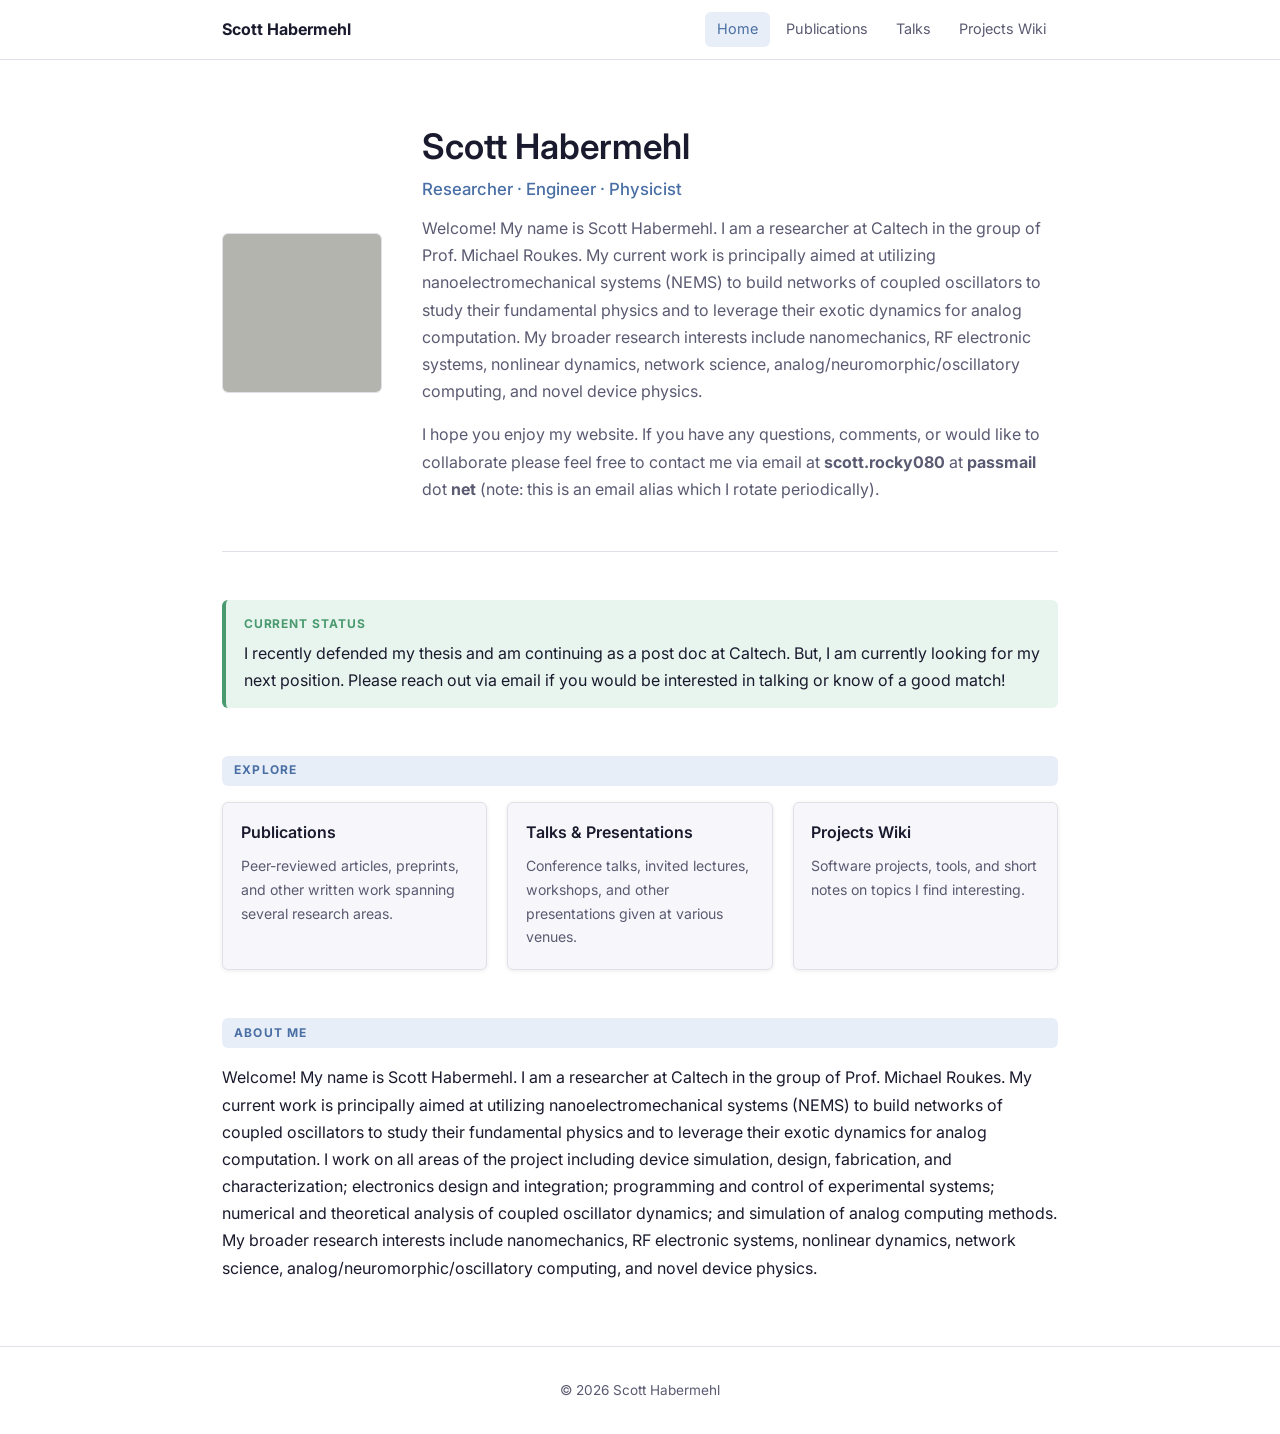
==== index.html @ d9dc975e "initial" ====
<!DOCTYPE html>
<html lang="en">
<head>
  <meta charset="UTF-8">
  <meta name="viewport" content="width=device-width, initial-scale=1.0">
  <title>Scott Habermehl</title>
  <link rel="preconnect" href="https://fonts.googleapis.com">
  <link rel="preconnect" href="https://fonts.gstatic.com" crossorigin>
  <link href="https://fonts.googleapis.com/css2?family=Inter:wght@400;500;600;700&display=swap" rel="stylesheet">
  <link rel="stylesheet" href="css/style.css">
</head>
<body>

  <!-- Navigation -->
  <nav id="main-nav">
    <div class="nav-inner">
      <a href="index.html" class="nav-brand">Scott Habermehl</a>
      <button class="nav-toggle" aria-label="Toggle navigation" onclick="document.getElementById('main-nav').classList.toggle('nav-open')">
        <span></span><span></span><span></span>
      </button>
      <ul class="nav-links">
        <li><a href="index.html" class="active">Home</a></li>
        <li><a href="publications.html">Publications</a></li>
        <li><a href="talks.html">Talks</a></li>
        <li><a href="wiki/index.html">Projects Wiki</a></li>
      </ul>
    </div>
  </nav>

  <!-- Hero -->
  <div class="container">
    <div class="hero">
      <img src="assets/placeholder_profile.png" alt="Profile photo" class="hero-photo">
      <div class="hero-text">
        <h1>Scott Habermehl</h1>
        <p class="hero-tagline">Researcher · Engineer · Physicist</p>
        <p class="hero-bio">
          Welcome! My name is Scott Habermehl. I am a researcher at Caltech in the group of Prof. Michael Roukes. 
          My current work is principally aimed at utilizing nanoelectromechanical systems (NEMS) to build networks of coupled 
          oscillators to study their fundamental physics and to leverage their exotic dynamics for analog computation. My 
          broader research interests include nanomechanics, RF electronic systems, nonlinear dynamics, network science, 
          analog/neuromorphic/oscillatory computing, and novel device physics. 
        </p>
        <p class="hero-bio">
          I hope you enjoy my website. If you have any questions, comments, or would like to collaborate please
          feel free to contact me via email at <strong>scott.rocky080</strong> at <strong>passmail</strong> dot <strong>net</strong> (note: this is an email alias 
          which I rotate periodically). 
        </p>
      </div>
    </div>

    <!-- Current Status -->
    <section>
      <div class="status-block">
        <span class="status-label">Current Status</span>
        <p class="status-text">I recently defended my thesis and am continuing as a post doc at Caltech. But, I am currently looking for my next position. Please reach out via email if you would be interested in talking or know of a good match!</p>
      </div>
    </section>

    <!-- Explore -->
    <section>
      <p class="section-title">Explore</p>
      <div class="card-grid">

        <a href="publications.html" class="card" style="text-decoration:none; color:inherit;">
          <div class="card-body">
            <div class="card-title">Publications</div>
            <p class="card-desc">
              Peer-reviewed articles, preprints, and other written work spanning
              several research areas.
            </p>
          </div>
        </a>

        <a href="talks.html" class="card" style="text-decoration:none; color:inherit;">
          <div class="card-body">
            <div class="card-title">Talks &amp; Presentations</div>
            <p class="card-desc">
              Conference talks, invited lectures, workshops, and other presentations
              given at various venues.
            </p>
          </div>
        </a>

        <a href="wiki/index.html" class="card" style="text-decoration:none; color:inherit;">
          <div class="card-body">
            <div class="card-title">Projects Wiki</div>
            <p class="card-desc">
              Software projects, tools, and short notes on topics I find interesting.
            </p>
          </div>
        </a>

      </div>
    </section>

    <!-- About Me -->
    <section>
      <p class="section-title">About Me</p>
      <p>Welcome! My name is Scott Habermehl. I am a researcher at Caltech in the group of Prof. Michael Roukes. 
          My current work is principally aimed at utilizing nanoelectromechanical systems (NEMS) to build networks of coupled 
          oscillators to study their fundamental physics and to leverage their exotic dynamics for analog computation. I work
          on all areas of the project including device simulation, design, fabrication, and characterization; electronics design and integration;
          programming and control of experimental systems; numerical and theoretical analysis of coupled oscillator dynamics; and simulation of analog
          computing methods. My broader research interests include nanomechanics, RF electronic systems, nonlinear dynamics, network science, 
          analog/neuromorphic/oscillatory computing, and novel device physics. 
      </p>
    </section>
  </div>

  <footer>
    <div class="container">
      &copy; 2026 Scott Habermehl
    </div>
  </footer>

</body>
</html>
---- css/style.css ----
/* ============================================================
   Personal Website — Shared Stylesheet
   ============================================================ */

/* --- Variables -------------------------------------------- */
:root {
  --color-bg:         #ffffff;
  --color-text:       #1a1a2e;
  --color-text-muted: #5a5a72;
  --color-accent:     #4a6fa5;
  --color-accent-hover: #3a5a8f;
  --color-border:     #e0e0e8;
  --color-card-bg:    #f7f7fb;
  --color-tag-bg:     #e8eef7;
  --color-tag-text:   #4a6fa5;

  --font-body: 'Inter', system-ui, -apple-system, sans-serif;
  --font-mono: 'JetBrains Mono', 'Fira Code', monospace;

  --container-width: 900px;
  --container-pad:   2rem;
  --nav-height:      60px;

  --radius:   6px;
  --shadow:   0 1px 4px rgba(0,0,0,0.08);
}

/* --- Reset ------------------------------------------------ */
*, *::before, *::after { box-sizing: border-box; margin: 0; padding: 0; }

html { scroll-behavior: smooth; }

body {
  font-family: var(--font-body);
  font-size: 1rem;
  line-height: 1.7;
  color: var(--color-text);
  background: var(--color-bg);
}

img { display: block; max-width: 100%; height: auto; }
a { color: var(--color-accent); text-decoration: none; }
a:hover { color: var(--color-accent-hover); text-decoration: underline; }

h1, h2, h3, h4 { line-height: 1.3; font-weight: 600; }
h1 { font-size: clamp(1.6rem, 4vw, 2.2rem); }
h2 { font-size: clamp(1.2rem, 3vw, 1.6rem); margin-bottom: 1rem; }
h3 { font-size: 1.1rem; }

p { margin-bottom: 1em; }
p:last-child { margin-bottom: 0; }

/* --- Container -------------------------------------------- */
.container {
  max-width: var(--container-width);
  margin: 0 auto;
  padding: 0 var(--container-pad);
}

/* --- Navigation ------------------------------------------- */
nav {
  position: sticky;
  top: 0;
  z-index: 100;
  background: var(--color-bg);
  border-bottom: 1px solid var(--color-border);
  height: var(--nav-height);
}

.nav-inner {
  max-width: var(--container-width);
  margin: 0 auto;
  padding: 0 var(--container-pad);
  height: 100%;
  display: flex;
  align-items: center;
  justify-content: space-between;
  gap: 1rem;
}

.nav-brand {
  font-weight: 700;
  font-size: 1rem;
  color: var(--color-text);
  white-space: nowrap;
}
.nav-brand:hover { text-decoration: none; color: var(--color-accent); }

.nav-links {
  list-style: none;
  display: flex;
  gap: 0.25rem;
  align-items: center;
}

.nav-links a {
  display: block;
  padding: 0.35rem 0.75rem;
  border-radius: var(--radius);
  font-size: 0.9rem;
  color: var(--color-text-muted);
  transition: color 0.15s, background 0.15s;
}
.nav-links a:hover,
.nav-links a.active {
  color: var(--color-accent);
  background: var(--color-tag-bg);
  text-decoration: none;
}

/* Hamburger button (mobile) */
.nav-toggle {
  display: none;
  flex-direction: column;
  gap: 5px;
  background: none;
  border: none;
  cursor: pointer;
  padding: 4px;
}
.nav-toggle span {
  display: block;
  width: 22px;
  height: 2px;
  background: var(--color-text);
  border-radius: 2px;
  transition: all 0.2s;
}

/* Mobile nav open state */
.nav-open .nav-links {
  display: flex;
  flex-direction: column;
  align-items: flex-start;
  gap: 0;
  position: absolute;
  top: var(--nav-height);
  left: 0;
  right: 0;
  background: var(--color-bg);
  border-bottom: 1px solid var(--color-border);
  padding: 0.5rem 0;
  box-shadow: 0 4px 12px rgba(0,0,0,0.08);
}
.nav-open .nav-links a {
  width: 100%;
  padding: 0.75rem var(--container-pad);
  border-radius: 0;
  font-size: 1rem;
}

/* --- Page header ------------------------------------------ */
.page-header {
  padding: 3rem 0 2rem;
  border-bottom: 1px solid var(--color-border);
  margin-bottom: 2.5rem;
}
.page-header p {
  color: var(--color-text-muted);
  font-size: 1.05rem;
}

/* --- Section ---------------------------------------------- */
section { margin-bottom: 3rem; }

.section-title {
  display: block;
  font-size: 0.75rem;
  font-weight: 700;
  text-transform: uppercase;
  letter-spacing: 0.1em;
  color: var(--color-accent);
  background: var(--color-tag-bg);
  padding: 0.3rem 0.75rem;
  border-radius: var(--radius);
  margin-bottom: 1rem;
}

/* --- Card grid -------------------------------------------- */
.card-grid {
  display: grid;
  grid-template-columns: repeat(auto-fill, minmax(260px, 1fr));
  gap: 1.25rem;
}

.card {
  background: var(--color-card-bg);
  border: 1px solid var(--color-border);
  border-radius: var(--radius);
  overflow: hidden;
  box-shadow: var(--shadow);
  display: flex;
  flex-direction: column;
  transition: box-shadow 0.15s, transform 0.15s;
}
.card:hover {
  box-shadow: 0 4px 16px rgba(74,111,165,0.12);
  transform: translateY(-2px);
}

.card-img {
  width: 100%;
  aspect-ratio: 3/2;
  object-fit: cover;
}

.card-body {
  padding: 1rem 1.1rem 1.25rem;
  flex: 1;
  display: flex;
  flex-direction: column;
  gap: 0.5rem;
}

.card-title { font-size: 1rem; font-weight: 600; }
.card-desc  { font-size: 0.88rem; color: var(--color-text-muted); flex: 1; }

/* --- Tags ------------------------------------------------- */
.tags {
  display: flex;
  flex-wrap: wrap;
  gap: 0.4rem;
}
.tag {
  font-size: 0.75rem;
  font-weight: 500;
  background: var(--color-tag-bg);
  color: var(--color-tag-text);
  padding: 0.2rem 0.6rem;
  border-radius: 999px;
}

/* --- Link row (PDF, DOI, GitHub, etc.) -------------------- */
.link-row {
  display: flex;
  flex-wrap: wrap;
  gap: 0.5rem;
  margin-top: 0.25rem;
}
.link-row a {
  font-size: 0.8rem;
  font-weight: 500;
  padding: 0.2rem 0.65rem;
  border: 1px solid var(--color-accent);
  border-radius: 999px;
  color: var(--color-accent);
  transition: background 0.15s, color 0.15s;
}
.link-row a:hover {
  background: var(--color-accent);
  color: #fff;
  text-decoration: none;
}

/* --- Publications list ------------------------------------ */
.pub-list { list-style: none; }
.pub-item {
  padding: 1.1rem 0;
  border-bottom: 1px solid var(--color-border);
}
.pub-item:last-child { border-bottom: none; }
.pub-authors { font-size: 0.88rem; color: var(--color-text-muted); }
.pub-title   { font-weight: 600; font-size: 1rem; margin: 0.15rem 0; }
.pub-venue   { font-size: 0.88rem; color: var(--color-text-muted); font-style: italic; }

/* --- Talks list ------------------------------------------- */
.talk-list { list-style: none; }
.talk-item {
  padding: 1.1rem 0;
  border-bottom: 1px solid var(--color-border);
}
.talk-item:last-child { border-bottom: none; }
.talk-title    { font-weight: 600; font-size: 1rem; }
.talk-authors  { font-size: 0.88rem; color: var(--color-text-muted); margin-top: 0.1rem; }
.talk-venue    { font-size: 0.88rem; color: var(--color-text-muted); font-style: italic; margin-top: 0.1rem; }
.talk-abstract { font-size: 0.9rem; color: var(--color-text-muted); margin-top: 0.35rem; }

/* --- Hero (landing page) ---------------------------------- */
.hero {
  padding: 4rem 0 3rem;
  display: flex;
  align-items: center;
  gap: 2.5rem;
  border-bottom: 1px solid var(--color-border);
  margin-bottom: 3rem;
}

.hero-photo {
  width: 160px;
  height: 160px;
  object-fit: cover;
  border-radius: var(--radius);
  flex-shrink: 0;
  border: 1px solid var(--color-border);
}

.hero-text h1 { margin-bottom: 0.3rem; }
.hero-tagline {
  font-size: 1.05rem;
  color: var(--color-accent);
  font-weight: 500;
  margin-bottom: 0.75rem;
}
.hero-bio { color: var(--color-text-muted); }

/* --- Wiki layout ------------------------------------------ */
.wiki-layout {
  display: grid;
  grid-template-columns: 1fr 220px;
  gap: 3rem;
  align-items: start;
  padding: 2.5rem 0 3rem;
}

.wiki-toc {
  position: sticky;
  top: calc(var(--nav-height) + 1.5rem);
  font-size: 0.85rem;
}
.wiki-toc h4 {
  font-size: 0.75rem;
  font-weight: 700;
  text-transform: uppercase;
  letter-spacing: 0.08em;
  color: var(--color-text-muted);
  margin-bottom: 0.6rem;
}
.wiki-toc ol {
  padding-left: 1.1rem;
  color: var(--color-text-muted);
  line-height: 2;
}
.wiki-toc a { color: var(--color-text-muted); }
.wiki-toc a:hover { color: var(--color-accent); text-decoration: none; }

.wiki-content h2 { margin-top: 2rem; margin-bottom: 0.75rem; }
.wiki-content h3 { margin-top: 1.5rem; margin-bottom: 0.5rem; }
.wiki-content img { border-radius: var(--radius); margin: 1.5rem 0; border: 1px solid var(--color-border); }

.wiki-meta {
  font-size: 0.85rem;
  color: var(--color-text-muted);
  margin-bottom: 2rem;
  padding-bottom: 1rem;
  border-bottom: 1px solid var(--color-border);
}

.back-link {
  display: inline-flex;
  align-items: center;
  gap: 0.3rem;
  font-size: 0.88rem;
  color: var(--color-text-muted);
  margin-bottom: 1.5rem;
}
.back-link:hover { color: var(--color-accent); text-decoration: none; }

/* --- Overview link box ------------------------------------ */
.overview-link-box {
  margin-bottom: 2rem;
  font-size: 0.95rem;
}

/* --- Status block (landing page) -------------------------- */
.status-block {
  background: #e8f5ee;
  border-left: 4px solid #4a9a6f;
  border-radius: var(--radius);
  padding: 0.85rem 1.1rem;
  margin-bottom: 0.5rem;
}
.status-label {
  display: block;
  font-size: 0.75rem;
  font-weight: 700;
  text-transform: uppercase;
  letter-spacing: 0.08em;
  color: #4a9a6f;
  margin-bottom: 0.35rem;
}
.status-text { margin: 0; }

/* --- Announcements (landing page) ------------------------- */
.announcement {
  border-left: 3px solid var(--color-accent);
  padding: 0.6rem 0 0.6rem 1.1rem;
  margin-bottom: 1.25rem;
}

.announcement-header {
  display: flex;
  align-items: baseline;
  gap: 0.75rem;
  flex-wrap: wrap;
  margin-bottom: 0.3rem;
}
.announcement-title { font-weight: 600; font-size: 1rem; }
.announcement-date  { font-size: 0.85rem; color: var(--color-text-muted); }

/* --- Updates (landing page) ------------------------------- */
.update-item {
  padding: 1.1rem 0;
  border-bottom: 1px solid var(--color-border);
}
.update-item:last-child { border-bottom: none; }

.update-header {
  display: flex;
  align-items: baseline;
  gap: 0.75rem;
  margin-bottom: 0.4rem;
  flex-wrap: wrap;
}
.update-title { font-weight: 600; font-size: 1rem; }
.update-date  { font-size: 0.85rem; color: var(--color-text-muted); }

/* --- Footer ----------------------------------------------- */
footer {
  margin-top: 4rem;
  padding: 2rem 0;
  border-top: 1px solid var(--color-border);
  text-align: center;
  font-size: 0.85rem;
  color: var(--color-text-muted);
}

/* --- Responsive ------------------------------------------- */
@media (max-width: 768px) {
  :root { --container-pad: 1.25rem; }

  /* Nav */
  .nav-toggle { display: flex; }
  .nav-links   { display: none; }
  nav { position: relative; }

  /* Hero */
  .hero {
    flex-direction: column;
    align-items: flex-start;
    gap: 1.5rem;
    padding: 2.5rem 0 2rem;
  }
  .hero-photo { width: 120px; height: 120px; }

  /* Wiki */
  .wiki-layout {
    grid-template-columns: 1fr;
  }
  .wiki-toc { display: none; }

  /* Cards */
  .card-grid { grid-template-columns: 1fr; }
}
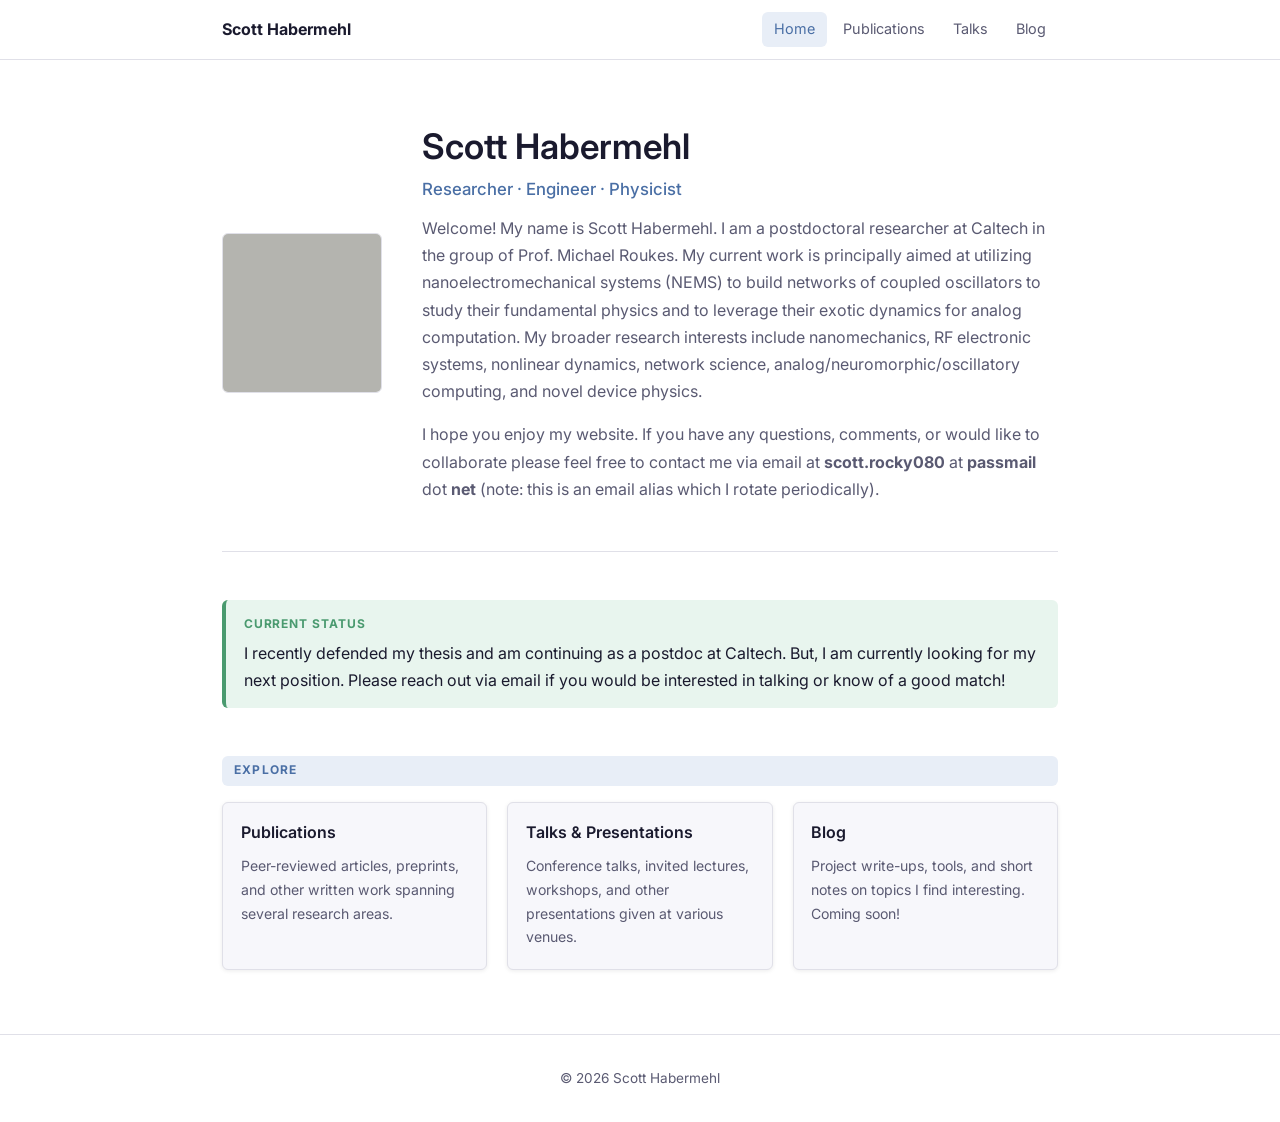
==== commit d9fd6f23: "stuff" ====
--- a/index.html
+++ b/index.html
@@ -22,7 +22,7 @@
         <li><a href="index.html" class="active">Home</a></li>
         <li><a href="publications.html">Publications</a></li>
         <li><a href="talks.html">Talks</a></li>
-        <li><a href="wiki/index.html">Projects Wiki</a></li>
+        <li><a href="blog/index.html">Blog</a></li>
       </ul>
     </div>
   </nav>
@@ -35,7 +35,7 @@
         <h1>Scott Habermehl</h1>
         <p class="hero-tagline">Researcher · Engineer · Physicist</p>
         <p class="hero-bio">
-          Welcome! My name is Scott Habermehl. I am a researcher at Caltech in the group of Prof. Michael Roukes. 
+          Welcome! My name is Scott Habermehl. I am a postdoctoral researcher at Caltech in the group of Prof. Michael Roukes. 
           My current work is principally aimed at utilizing nanoelectromechanical systems (NEMS) to build networks of coupled 
           oscillators to study their fundamental physics and to leverage their exotic dynamics for analog computation. My 
           broader research interests include nanomechanics, RF electronic systems, nonlinear dynamics, network science, 
@@ -53,7 +53,7 @@
     <section>
       <div class="status-block">
         <span class="status-label">Current Status</span>
-        <p class="status-text">I recently defended my thesis and am continuing as a post doc at Caltech. But, I am currently looking for my next position. Please reach out via email if you would be interested in talking or know of a good match!</p>
+        <p class="status-text">I recently defended my thesis and am continuing as a postdoc at Caltech. But, I am currently looking for my next position. Please reach out via email if you would be interested in talking or know of a good match!</p>
       </div>
     </section>
 
@@ -82,11 +82,12 @@
           </div>
         </a>
 
-        <a href="wiki/index.html" class="card" style="text-decoration:none; color:inherit;">
+        <a href="blog/index.html" class="card" style="text-decoration:none; color:inherit;">
           <div class="card-body">
-            <div class="card-title">Projects Wiki</div>
+            <div class="card-title">Blog</div>
             <p class="card-desc">
-              Software projects, tools, and short notes on topics I find interesting.
+              Project write-ups, tools, and short notes on topics I find interesting.
+              Coming soon!
             </p>
           </div>
         </a>
@@ -94,18 +95,6 @@
       </div>
     </section>
 
-    <!-- About Me -->
-    <section>
-      <p class="section-title">About Me</p>
-      <p>Welcome! My name is Scott Habermehl. I am a researcher at Caltech in the group of Prof. Michael Roukes. 
-          My current work is principally aimed at utilizing nanoelectromechanical systems (NEMS) to build networks of coupled 
-          oscillators to study their fundamental physics and to leverage their exotic dynamics for analog computation. I work
-          on all areas of the project including device simulation, design, fabrication, and characterization; electronics design and integration;
-          programming and control of experimental systems; numerical and theoretical analysis of coupled oscillator dynamics; and simulation of analog
-          computing methods. My broader research interests include nanomechanics, RF electronic systems, nonlinear dynamics, network science, 
-          analog/neuromorphic/oscillatory computing, and novel device physics. 
-      </p>
-    </section>
   </div>
 
   <footer>
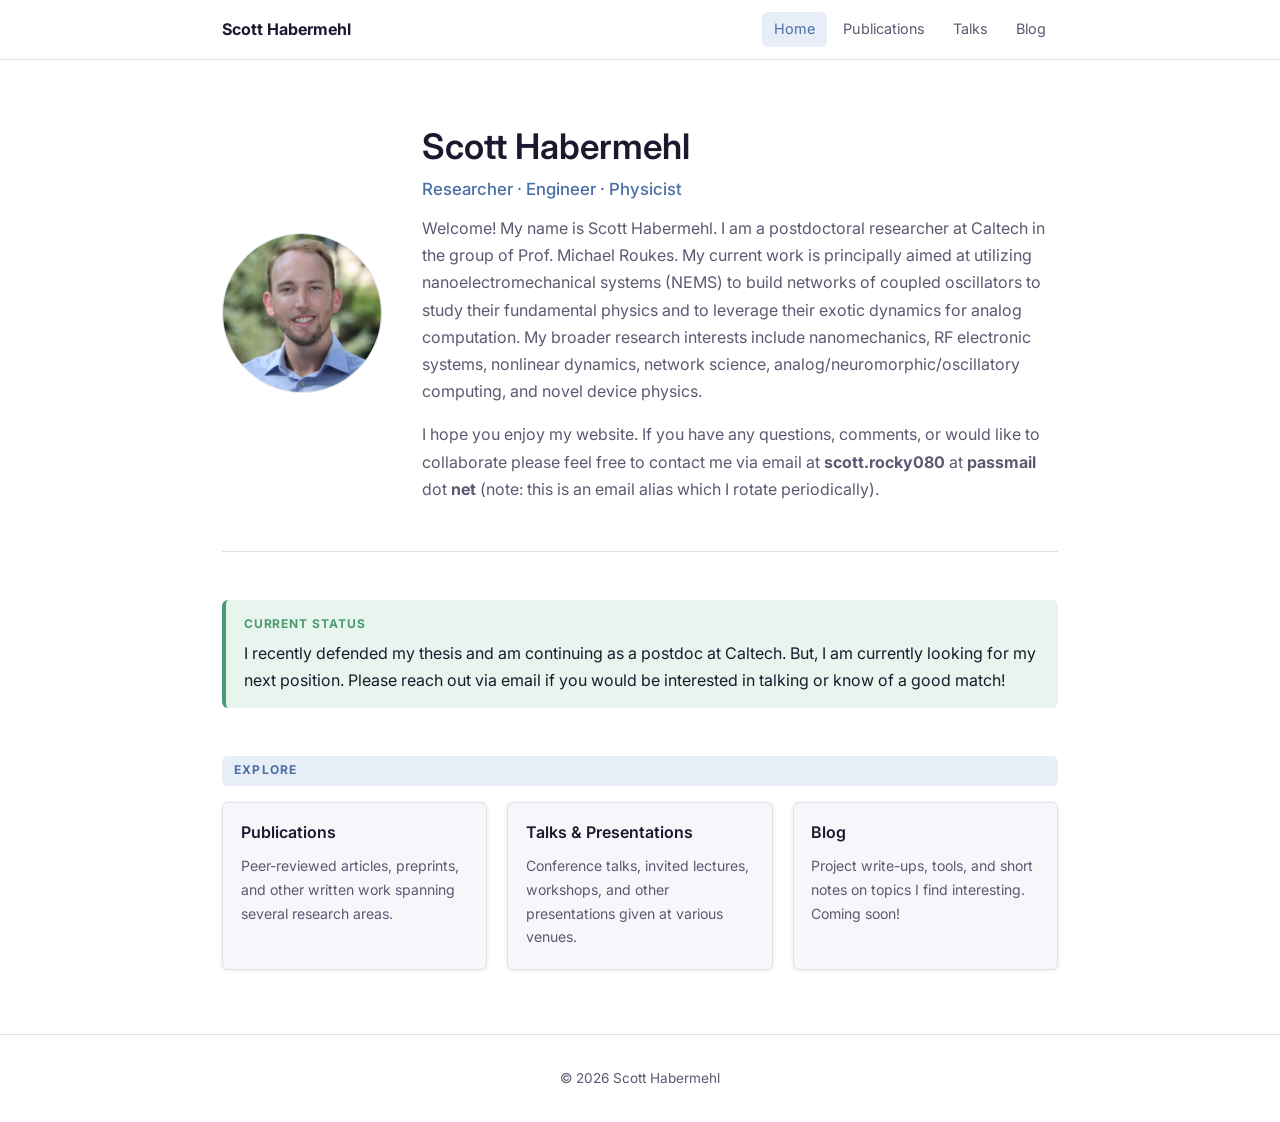
==== commit 3855a84e: "photo" ====
--- a/index.html
+++ b/index.html
@@ -30,7 +30,11 @@
   <!-- Hero -->
   <div class="container">
     <div class="hero">
-      <img src="assets/placeholder_profile.png" alt="Profile photo" class="hero-photo">
+      <!-- Photo crop: --photo-x / --photo-y = focal point (0% = left/top, 100% = right/bottom),
+           --photo-zoom = magnification around that point (1 = no zoom) -->
+      <div class="hero-photo" style="--photo-x: 50%; --photo-y: 35%; --photo-zoom: 1.4;">
+        <img src="assets/profile.jpg" alt="Scott Habermehl">
+      </div>
       <div class="hero-text">
         <h1>Scott Habermehl</h1>
         <p class="hero-tagline">Researcher · Engineer · Physicist</p>
--- a/css/style.css
+++ b/css/style.css
@@ -285,13 +285,25 @@
   margin-bottom: 3rem;
 }
 
+/* Crop is set per-photo via --photo-x, --photo-y, --photo-zoom (see index.html) */
 .hero-photo {
+  --photo-x: 50%;
+  --photo-y: 50%;
+  --photo-zoom: 1;
   width: 160px;
   height: 160px;
-  object-fit: cover;
-  border-radius: var(--radius);
+  border-radius: 50%;
+  overflow: hidden;
   flex-shrink: 0;
   border: 1px solid var(--color-border);
+}
+.hero-photo img {
+  width: 100%;
+  height: 100%;
+  object-fit: cover;
+  object-position: var(--photo-x) var(--photo-y);
+  transform: scale(var(--photo-zoom));
+  transform-origin: var(--photo-x) var(--photo-y);
 }
 
 .hero-text h1 { margin-bottom: 0.3rem; }
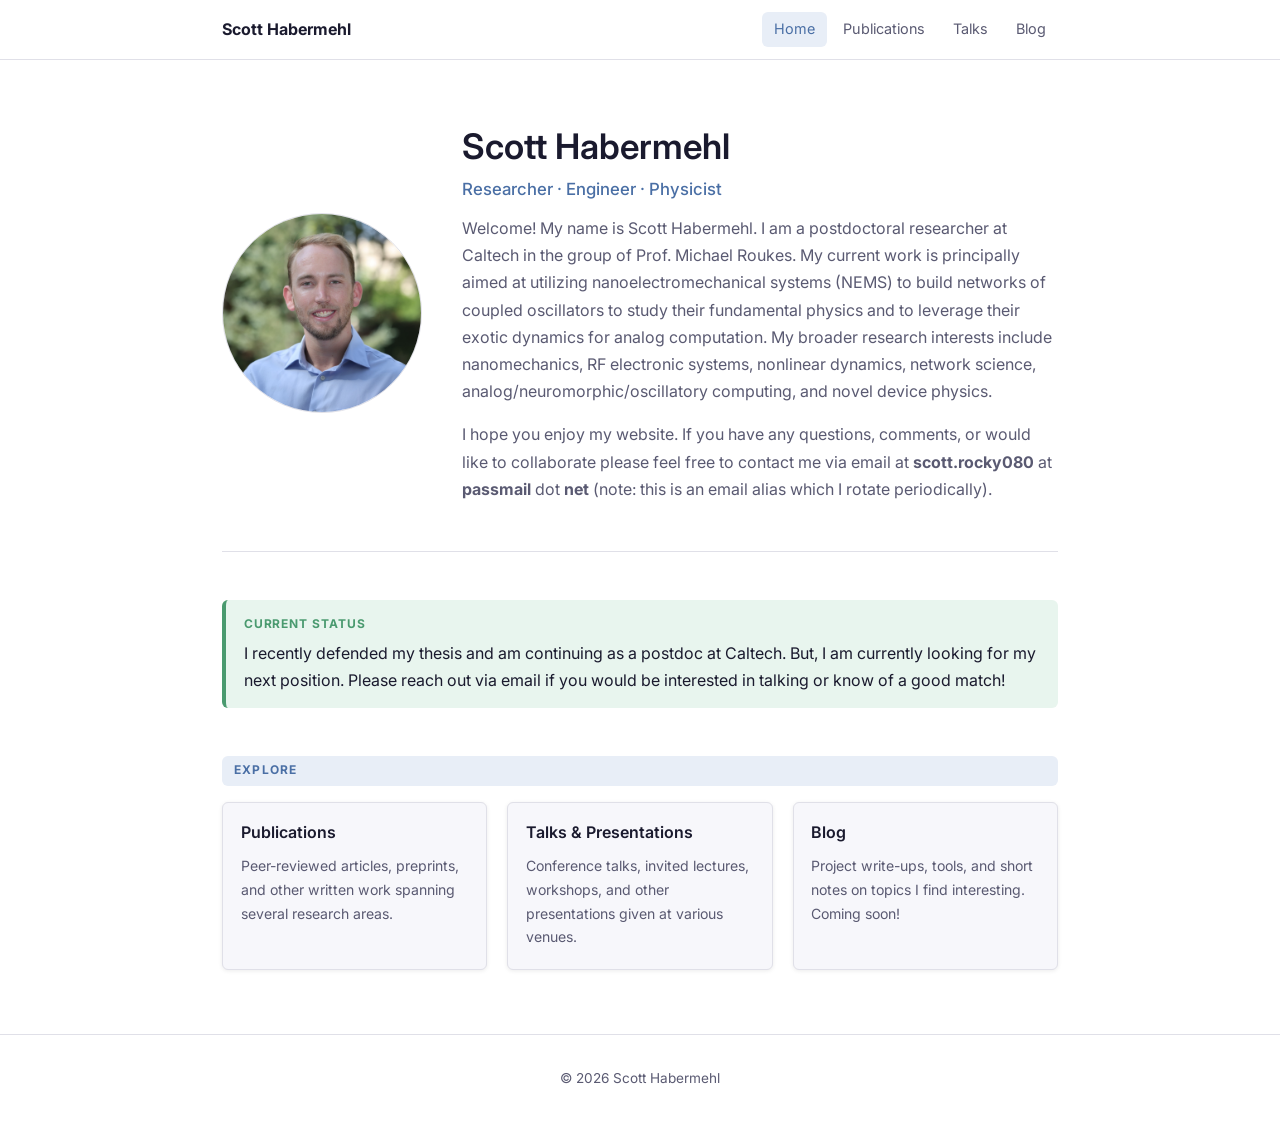
==== commit 95161a39: "photo" ====
--- a/index.html
+++ b/index.html
@@ -32,7 +32,7 @@
     <div class="hero">
       <!-- Photo crop: --photo-x / --photo-y = focal point (0% = left/top, 100% = right/bottom),
            --photo-zoom = magnification around that point (1 = no zoom) -->
-      <div class="hero-photo" style="--photo-x: 50%; --photo-y: 35%; --photo-zoom: 1.4;">
+      <div class="hero-photo" style="--photo-x: 50%; --photo-y: 35%; --photo-zoom: 1.12;">
         <img src="assets/profile.jpg" alt="Scott Habermehl">
       </div>
       <div class="hero-text">
--- a/css/style.css
+++ b/css/style.css
@@ -290,8 +290,8 @@
   --photo-x: 50%;
   --photo-y: 50%;
   --photo-zoom: 1;
-  width: 160px;
-  height: 160px;
+  width: 200px;
+  height: 200px;
   border-radius: 50%;
   overflow: hidden;
   flex-shrink: 0;
@@ -452,7 +452,7 @@
     gap: 1.5rem;
     padding: 2.5rem 0 2rem;
   }
-  .hero-photo { width: 120px; height: 120px; }
+  .hero-photo { width: 150px; height: 150px; }
 
   /* Wiki */
   .wiki-layout {
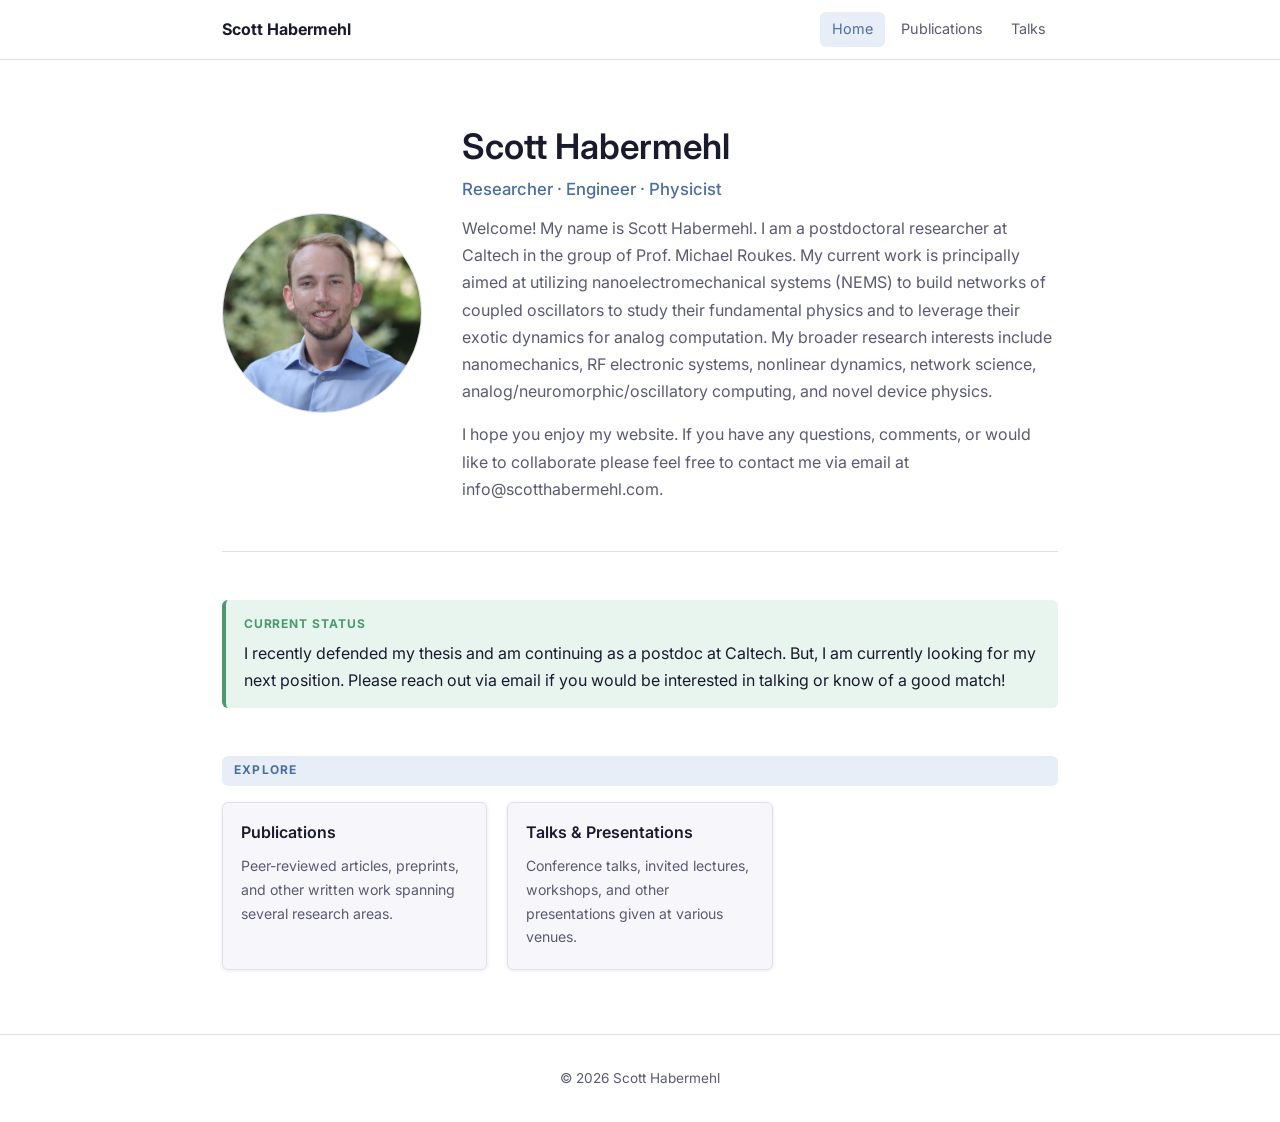
==== commit d2cdc203: "update" ====
--- a/index.html
+++ b/index.html
@@ -22,7 +22,7 @@
         <li><a href="index.html" class="active">Home</a></li>
         <li><a href="publications.html">Publications</a></li>
         <li><a href="talks.html">Talks</a></li>
-        <li><a href="blog/index.html">Blog</a></li>
+        <!-- HIDDEN (blog): <li><a href="blog/index.html">Blog</a></li> -->
       </ul>
     </div>
   </nav>
@@ -47,8 +47,7 @@
         </p>
         <p class="hero-bio">
           I hope you enjoy my website. If you have any questions, comments, or would like to collaborate please
-          feel free to contact me via email at <strong>scott.rocky080</strong> at <strong>passmail</strong> dot <strong>net</strong> (note: this is an email alias 
-          which I rotate periodically). 
+          feel free to contact me via email at info@scotthabermehl.com. 
         </p>
       </div>
     </div>
@@ -86,6 +85,7 @@
           </div>
         </a>
 
+        <!-- HIDDEN (blog):
         <a href="blog/index.html" class="card" style="text-decoration:none; color:inherit;">
           <div class="card-body">
             <div class="card-title">Blog</div>
@@ -95,6 +95,7 @@
             </p>
           </div>
         </a>
+        -->
 
       </div>
     </section>
--- a/css/style.css
+++ b/css/style.css
@@ -337,7 +337,8 @@
   color: var(--color-text-muted);
   margin-bottom: 0.6rem;
 }
-.wiki-toc ol {
+.wiki-toc ol,
+.wiki-toc ul {
   padding-left: 1.1rem;
   color: var(--color-text-muted);
   line-height: 2;
@@ -366,6 +367,47 @@
   margin-bottom: 1.5rem;
 }
 .back-link:hover { color: var(--color-accent); text-decoration: none; }
+
+/* --- Post content built from LaTeX (blog_drafts/build.sh) -- */
+.wiki-content { min-width: 0; }  /* let wide equations/tables scroll instead of widening the page */
+.wiki-content figure { margin: 1.75rem 0; }
+.wiki-content figure img { margin: 0 auto 0.75rem; }
+.wiki-content figcaption,
+.wiki-content caption {
+  font-size: 0.88rem;
+  color: var(--color-text-muted);
+  text-align: center;
+}
+.wiki-content figcaption strong,
+.wiki-content caption strong { color: var(--color-text); }
+
+.table-scroll { overflow-x: auto; margin: 1.75rem 0; }
+.wiki-content table {
+  border-collapse: collapse;
+  margin: 0 auto;
+  font-size: 0.92rem;
+  border-top: 2px solid var(--color-text);
+  border-bottom: 2px solid var(--color-text);
+}
+.wiki-content caption { padding-bottom: 0.5rem; }
+.wiki-content thead th { border-bottom: 1px solid var(--color-text); }
+.wiki-content th,
+.wiki-content td { padding: 0.35rem 0.9rem; }
+
+/* Long display equations scroll sideways instead of overflowing on phones */
+mjx-container[display="true"] {
+  overflow-x: auto;
+  overflow-y: hidden;
+  min-width: 0 !important;  /* MathJax sets an inline min-width on numbered equations */
+}
+
+.wiki-content .footnotes,
+.wiki-content #refs {
+  font-size: 0.88rem;
+  color: var(--color-text-muted);
+}
+.wiki-content .footnotes hr { border: none; border-top: 1px solid var(--color-border); margin: 2rem 0 1rem; }
+.wiki-content .csl-entry { padding-left: 1.5em; text-indent: -1.5em; margin-bottom: 0.5em; }
 
 /* --- Overview link box ------------------------------------ */
 .overview-link-box {
@@ -459,6 +501,7 @@
     grid-template-columns: 1fr;
   }
   .wiki-toc { display: none; }
+  .wiki-content figure img { width: 100% !important; }  /* override LaTeX width= on small screens */
 
   /* Cards */
   .card-grid { grid-template-columns: 1fr; }
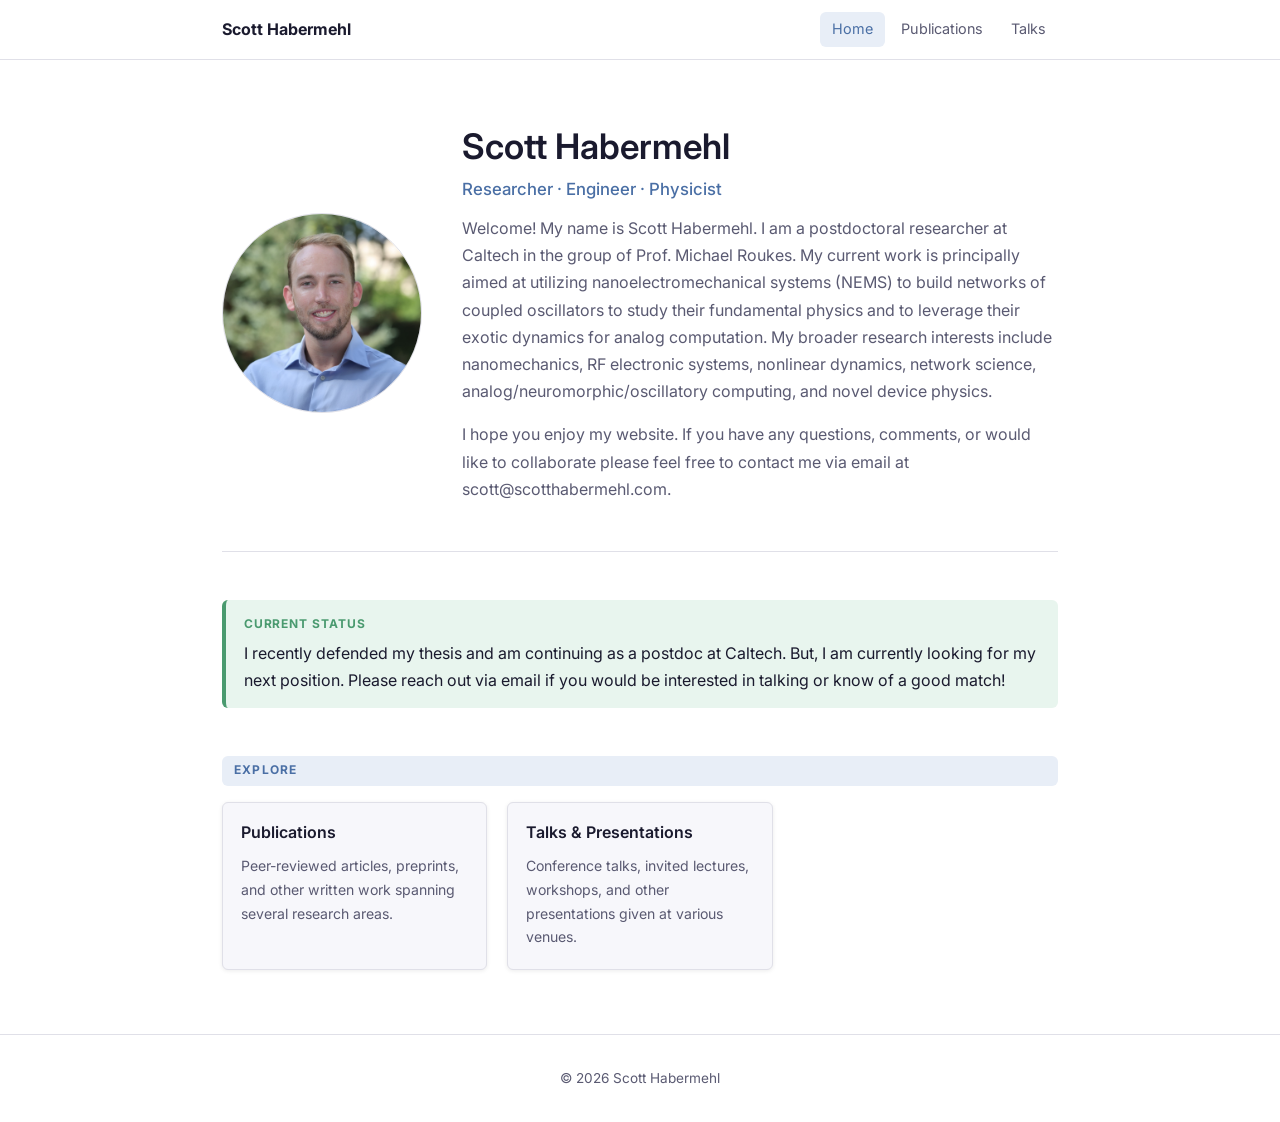
==== commit c52a2e2a: "email update" ====
--- a/index.html
+++ b/index.html
@@ -47,7 +47,7 @@
         </p>
         <p class="hero-bio">
           I hope you enjoy my website. If you have any questions, comments, or would like to collaborate please
-          feel free to contact me via email at info@scotthabermehl.com. 
+          feel free to contact me via email at scott@scotthabermehl.com. 
         </p>
       </div>
     </div>
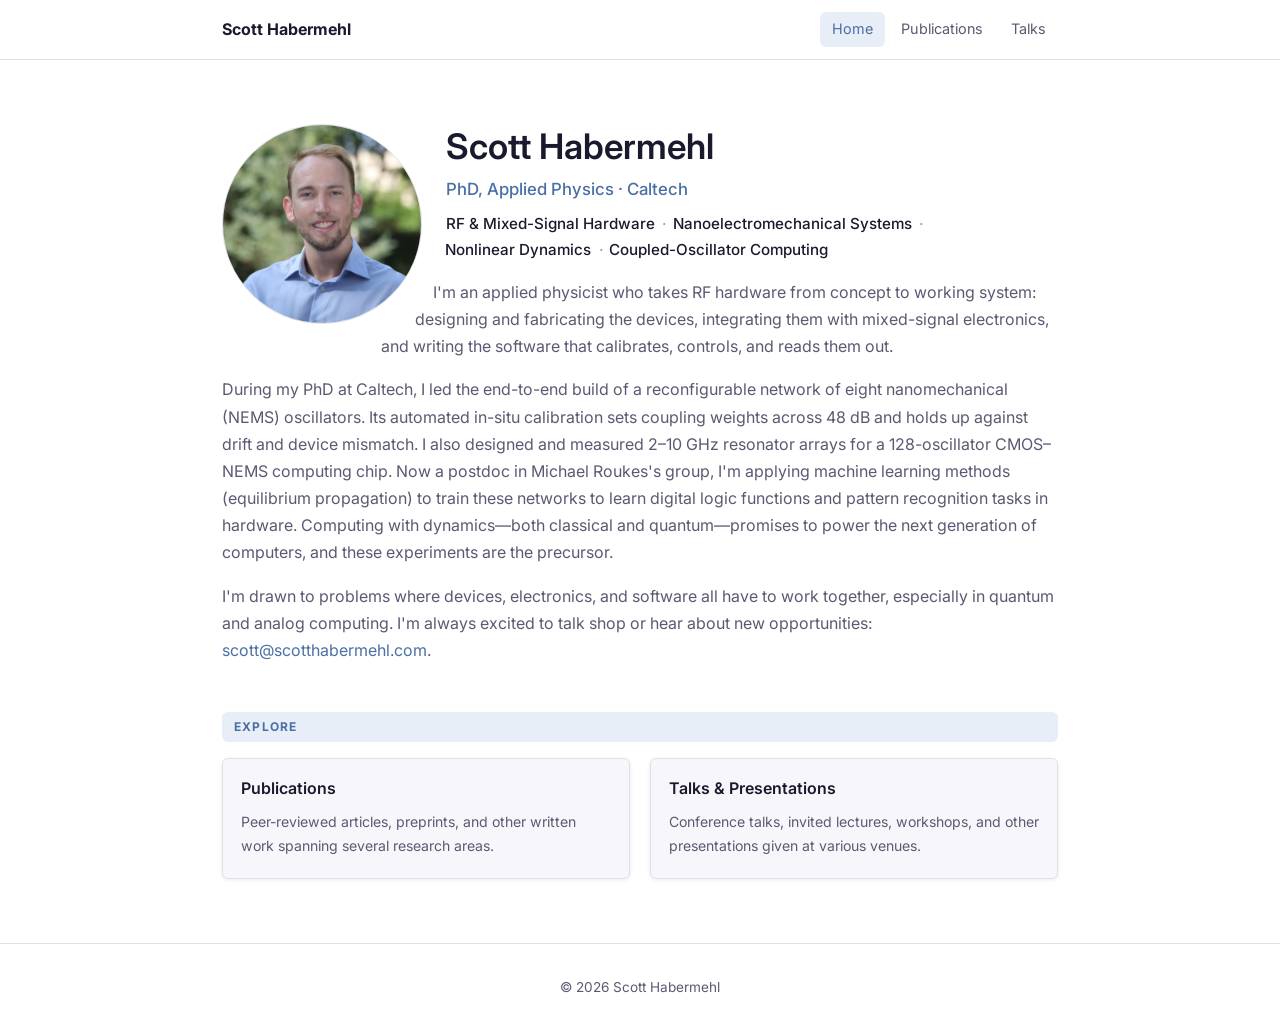
==== commit 268cbe4e: "text update and wrapping" ====
--- a/index.html
+++ b/index.html
@@ -37,28 +37,25 @@
       </div>
       <div class="hero-text">
         <h1>Scott Habermehl</h1>
-        <p class="hero-tagline">Researcher · Engineer · Physicist</p>
-        <p class="hero-bio">
-          Welcome! My name is Scott Habermehl. I am a postdoctoral researcher at Caltech in the group of Prof. Michael Roukes. 
-          My current work is principally aimed at utilizing nanoelectromechanical systems (NEMS) to build networks of coupled 
-          oscillators to study their fundamental physics and to leverage their exotic dynamics for analog computation. My 
-          broader research interests include nanomechanics, RF electronic systems, nonlinear dynamics, network science, 
-          analog/neuromorphic/oscillatory computing, and novel device physics. 
+        <p class="hero-tagline">PhD, Applied Physics · Caltech</p>
+        <p class="hero-tags">
+          <span>RF &amp; Mixed-Signal Hardware</span>
+          <span>Nanoelectromechanical Systems</span>
+          <span>Nonlinear Dynamics</span>
+          <span>Coupled-Oscillator Computing</span>
         </p>
         <p class="hero-bio">
-          I hope you enjoy my website. If you have any questions, comments, or would like to collaborate please
-          feel free to contact me via email at scott@scotthabermehl.com. 
+          I'm an applied physicist who takes RF hardware from concept to working system: designing and fabricating the devices, integrating them with mixed-signal electronics, and writing the software that calibrates, controls, and reads them out.
+        </p>
+        <p class="hero-bio">
+          During my PhD at Caltech, I led the end-to-end build of a reconfigurable network of eight nanomechanical (NEMS) oscillators. Its automated in-situ calibration sets coupling weights across 48&nbsp;dB and holds up against drift and device mismatch. I also designed and measured 2&ndash;10&nbsp;GHz resonator arrays for a 128-oscillator CMOS&ndash;NEMS computing chip. Now a postdoc in Michael Roukes's group, I'm applying machine learning methods (equilibrium propagation) to train these networks to learn digital logic functions and pattern recognition tasks in hardware. Computing with dynamics&mdash;both classical and quantum&mdash;promises to power the next generation of computers, and these experiments are the precursor.
+        </p>
+        <p class="hero-bio">
+          I'm drawn to problems where devices, electronics, and software all have to work together, especially in quantum and analog computing. I'm always excited to talk shop or hear about new opportunities:
+          <a href="mailto:scott@scotthabermehl.com">scott@scotthabermehl.com</a>.
         </p>
       </div>
     </div>
-
-    <!-- Current Status -->
-    <section>
-      <div class="status-block">
-        <span class="status-label">Current Status</span>
-        <p class="status-text">I recently defended my thesis and am continuing as a postdoc at Caltech. But, I am currently looking for my next position. Please reach out via email if you would be interested in talking or know of a good match!</p>
-      </div>
-    </section>
 
     <!-- Explore -->
     <section>
--- a/css/style.css
+++ b/css/style.css
@@ -179,7 +179,7 @@
 /* --- Card grid -------------------------------------------- */
 .card-grid {
   display: grid;
-  grid-template-columns: repeat(auto-fill, minmax(260px, 1fr));
+  grid-template-columns: repeat(auto-fit, minmax(260px, 1fr));  /* cards stretch to fill the row */
   gap: 1.25rem;
 }
 
@@ -277,15 +277,14 @@
 
 /* --- Hero (landing page) ---------------------------------- */
 .hero {
-  padding: 4rem 0 3rem;
-  display: flex;
-  align-items: center;
-  gap: 2.5rem;
-  border-bottom: 1px solid var(--color-border);
+  padding: 4rem 0 0;
+  display: flow-root;  /* contains the floated photo */
   margin-bottom: 3rem;
 }
 
-/* Crop is set per-photo via --photo-x, --photo-y, --photo-zoom (see index.html) */
+/* Crop is set per-photo via --photo-x, --photo-y, --photo-zoom (see index.html).
+   The photo floats left; shape-outside keeps the text beside it flush, then curves
+   it around the photo's lower-right edge so it tucks in underneath. */
 .hero-photo {
   --photo-x: 50%;
   --photo-y: 50%;
@@ -294,7 +293,10 @@
   height: 200px;
   border-radius: 50%;
   overflow: hidden;
-  flex-shrink: 0;
+  float: left;
+  margin: 0 1.75rem 0.75rem 0;
+  shape-outside: inset(0 round 0 0 50% 0) border-box;
+  shape-margin: 1.5rem;
   border: 1px solid var(--color-border);
 }
 .hero-photo img {
@@ -311,7 +313,21 @@
   font-size: 1.05rem;
   color: var(--color-accent);
   font-weight: 500;
-  margin-bottom: 0.75rem;
+  margin-bottom: 0.5rem;
+}
+/* Areas of interest: plain text with dot separators. Each item stays on one line and
+   its dot travels with it, so a wrapped line never starts with a separator. */
+.hero-tags {
+  font-size: 0.95rem;
+  font-weight: 500;
+  color: var(--color-text);
+  margin-bottom: 1rem;
+}
+.hero-tags span { white-space: nowrap; }
+.hero-tags span:not(:last-child)::after {
+  content: "·";
+  margin: 0 0.1rem 0 0.45rem;
+  color: #a0a0b4;
 }
 .hero-bio { color: var(--color-text-muted); }
 
@@ -415,25 +431,6 @@
   font-size: 0.95rem;
 }
 
-/* --- Status block (landing page) -------------------------- */
-.status-block {
-  background: #e8f5ee;
-  border-left: 4px solid #4a9a6f;
-  border-radius: var(--radius);
-  padding: 0.85rem 1.1rem;
-  margin-bottom: 0.5rem;
-}
-.status-label {
-  display: block;
-  font-size: 0.75rem;
-  font-weight: 700;
-  text-transform: uppercase;
-  letter-spacing: 0.08em;
-  color: #4a9a6f;
-  margin-bottom: 0.35rem;
-}
-.status-text { margin: 0; }
-
 /* --- Announcements (landing page) ------------------------- */
 .announcement {
   border-left: 3px solid var(--color-accent);
@@ -488,13 +485,14 @@
   nav { position: relative; }
 
   /* Hero */
-  .hero {
-    flex-direction: column;
-    align-items: flex-start;
-    gap: 1.5rem;
-    padding: 2.5rem 0 2rem;
+  .hero { padding: 2.5rem 0 0; margin-bottom: 2.5rem; }
+  .hero-photo {  /* stack above the text: too narrow to wrap nicely */
+    float: none;
+    width: 150px;
+    height: 150px;
+    margin: 0 0 1.5rem;
+    shape-outside: none;
   }
-  .hero-photo { width: 150px; height: 150px; }
 
   /* Wiki */
   .wiki-layout {
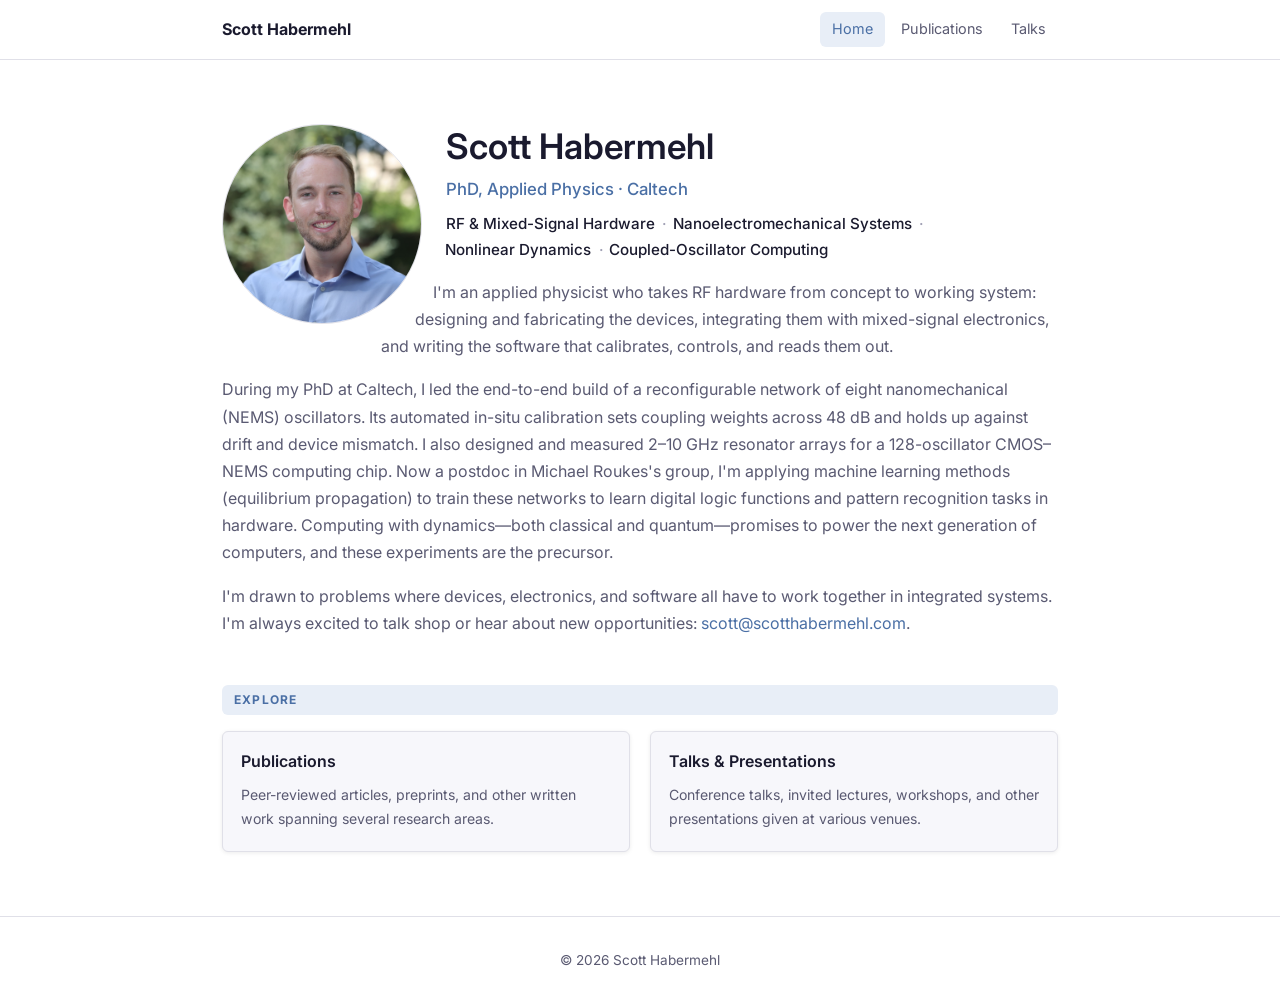
==== commit f702a75f: "update" ====
--- a/index.html
+++ b/index.html
@@ -51,7 +51,7 @@
           During my PhD at Caltech, I led the end-to-end build of a reconfigurable network of eight nanomechanical (NEMS) oscillators. Its automated in-situ calibration sets coupling weights across 48&nbsp;dB and holds up against drift and device mismatch. I also designed and measured 2&ndash;10&nbsp;GHz resonator arrays for a 128-oscillator CMOS&ndash;NEMS computing chip. Now a postdoc in Michael Roukes's group, I'm applying machine learning methods (equilibrium propagation) to train these networks to learn digital logic functions and pattern recognition tasks in hardware. Computing with dynamics&mdash;both classical and quantum&mdash;promises to power the next generation of computers, and these experiments are the precursor.
         </p>
         <p class="hero-bio">
-          I'm drawn to problems where devices, electronics, and software all have to work together, especially in quantum and analog computing. I'm always excited to talk shop or hear about new opportunities:
+          I'm drawn to problems where devices, electronics, and software all have to work together in integrated systems. I'm always excited to talk shop or hear about new opportunities:
           <a href="mailto:scott@scotthabermehl.com">scott@scotthabermehl.com</a>.
         </p>
       </div>
